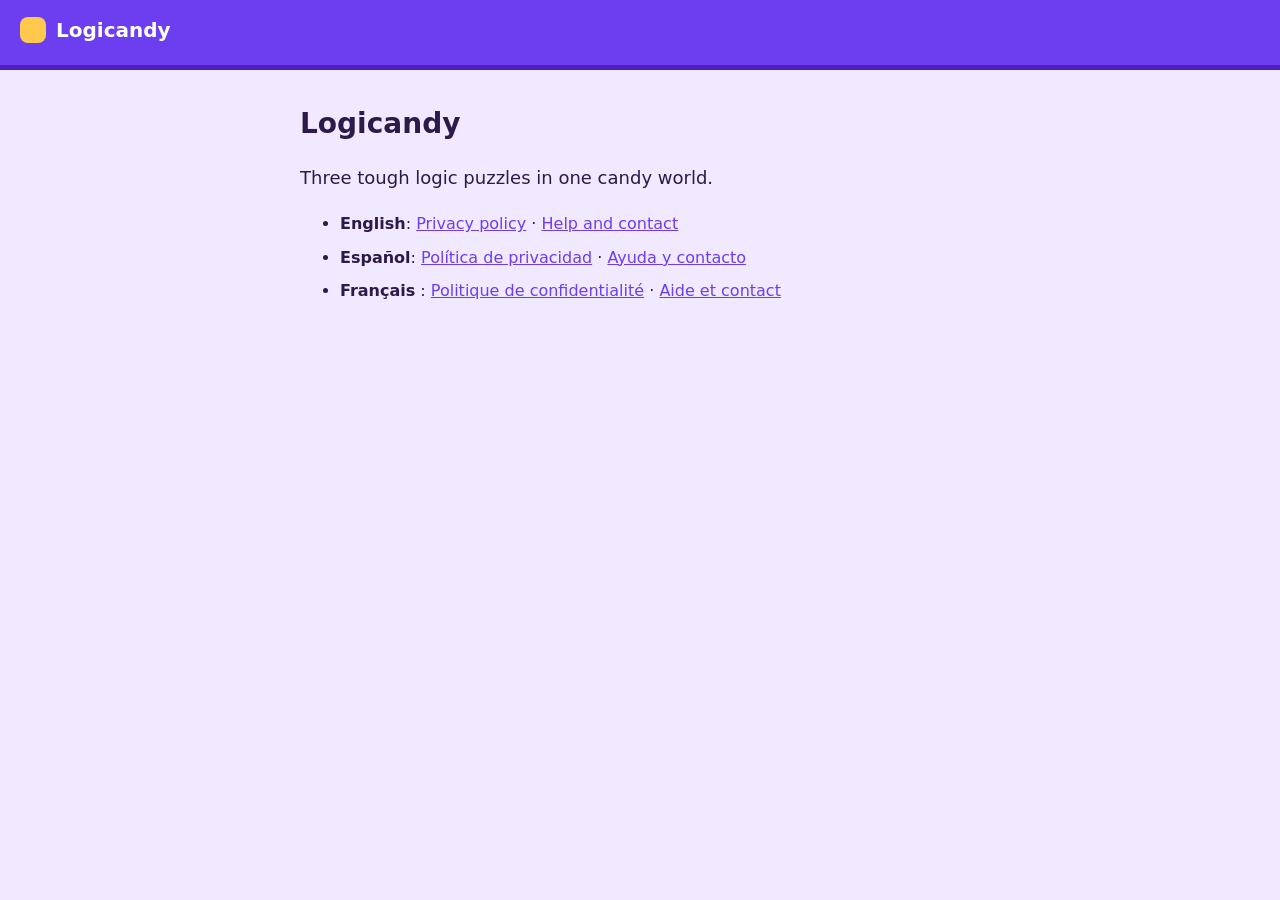
==== index.html @ 95675c0d "Publish the privacy policy and help pages" ====
<!doctype html>
<html lang="en">
<head>
<meta charset="utf-8">
<meta name="viewport" content="width=device-width, initial-scale=1">
<title>Logicandy</title>
<link rel="stylesheet" href="style.css">
</head>
<body>
<header><span class="brand"><span class="mark" aria-hidden="true"></span>Logicandy</span></header>
<main>
<h1>Logicandy</h1>
<p class="lead">Three tough logic puzzles in one candy world.</p>
<ul class="pages">
<li><strong>English</strong>: <a href="en/privacy.html">Privacy policy</a> · <a href="en/support.html">Help and contact</a></li>
<li lang="es"><strong>Español</strong>: <a href="es/privacy.html">Política de privacidad</a> · <a href="es/support.html">Ayuda y contacto</a></li>
<li lang="fr"><strong>Français</strong> : <a href="fr/privacy.html">Politique de confidentialité</a> · <a href="fr/support.html">Aide et contact</a></li>
</ul>
</main>
</body>
</html>
---- style.css ----
:root{--bg:#F1E9FF;--card:#FFFFFF;--edge:#D6C7FF;--ink:#2B1A4A;--muted:#62528A;--grape:#6D3DF0;--grape-edge:#4B1FC4;--sun:#FFC94D}
@media (prefers-color-scheme:dark){:root{--bg:#1B1340;--card:#2A1F5C;--edge:#140D33;--ink:#FFFFFF;--muted:#C9C1F0;--grape:#6D3DF0;--grape-edge:#4B1FC4}}
*{box-sizing:border-box}
body{margin:0;background:var(--bg);color:var(--ink);font:16px/1.6 system-ui,-apple-system,"Segoe UI",Roboto,sans-serif}
header{background:var(--grape);border-bottom:5px solid var(--grape-edge);padding:14px 20px}
.brand{color:#fff;text-decoration:none;font-weight:700;font-size:20px;display:inline-flex;align-items:center;gap:10px}
.mark{width:26px;height:26px;border-radius:8px;background:var(--sun);display:inline-block}
main{max-width:720px;margin:0 auto;padding:24px 20px 40px}
h1{font-size:28px;margin:8px 0 12px}
h2{font-size:18px;margin:0 0 6px}
section{background:var(--card);border-radius:18px;border-bottom:4px solid var(--edge);padding:16px 18px;margin:14px 0}
.lead{font-size:18px}
.updated,.langs{color:var(--muted);font-size:14px}
a{color:var(--grape)}
@media (prefers-color-scheme:dark){a{color:#B79BFF}}
footer{max-width:720px;margin:0 auto;padding:0 20px 32px}
.pages li{margin:8px 0}
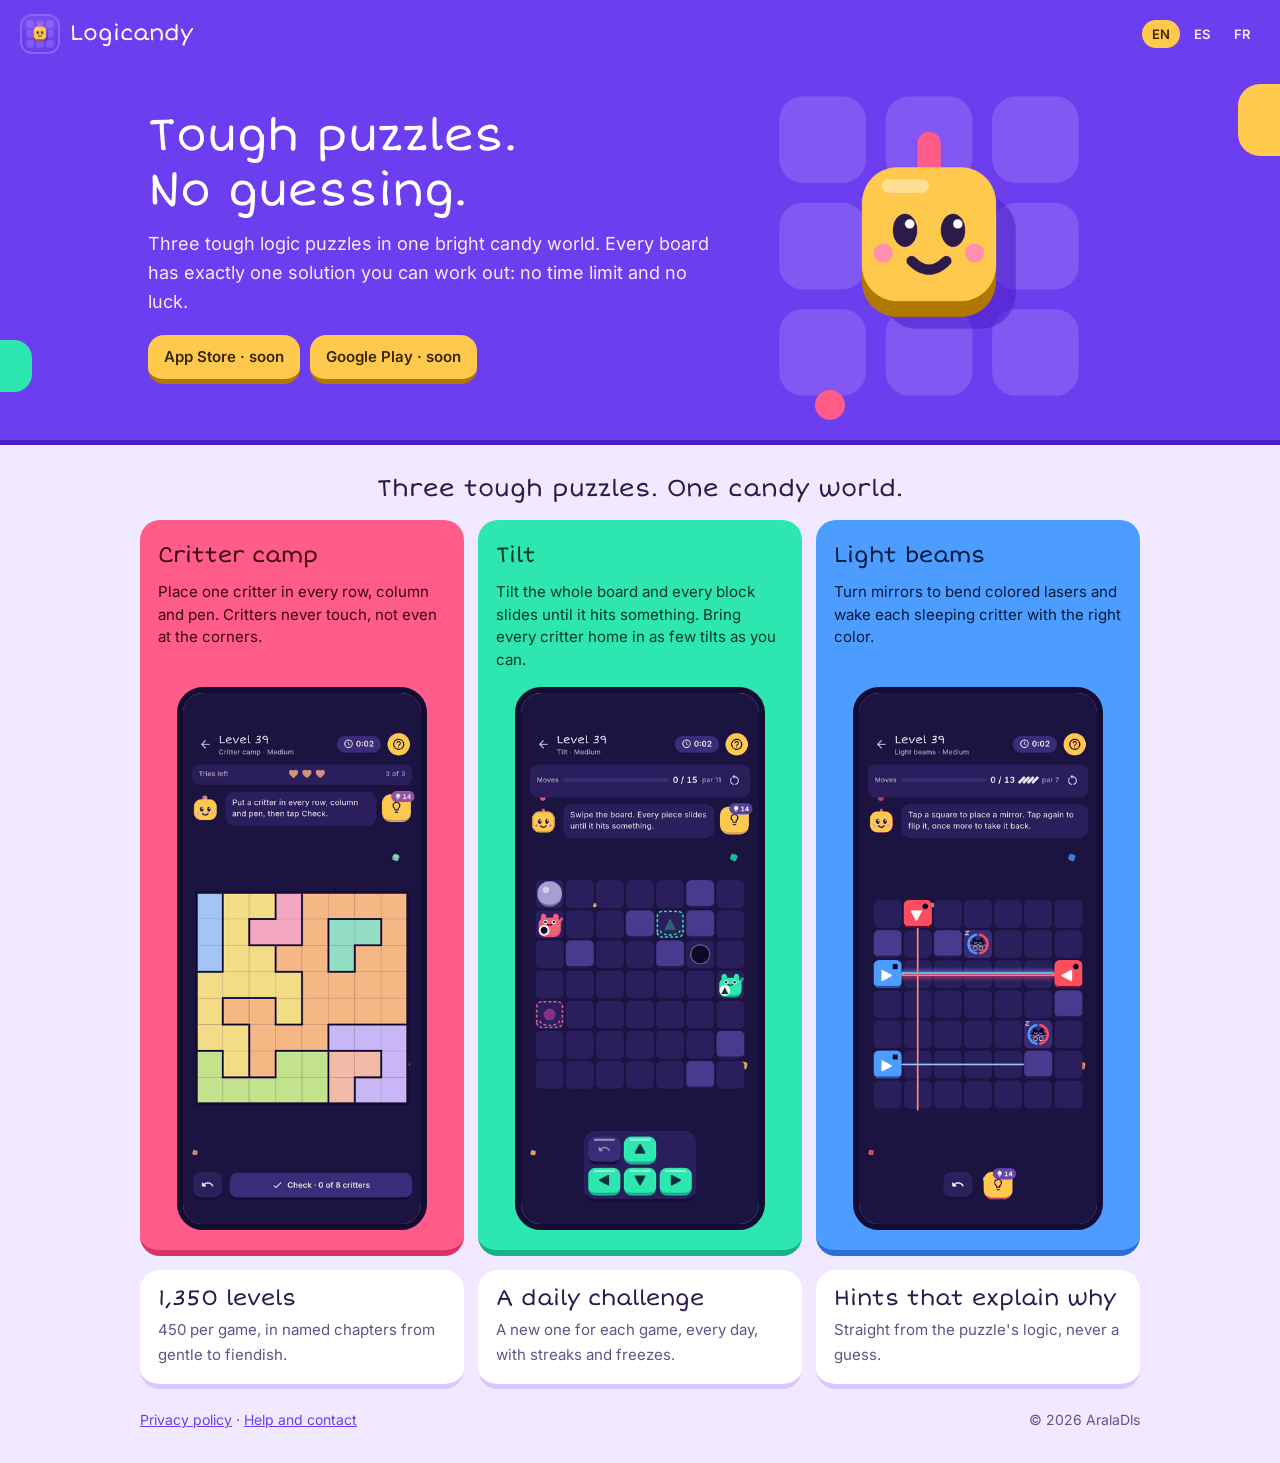
==== commit 3df3bb65: "A real home page, on brand, in three languages" ====
--- a/index.html
+++ b/index.html
@@ -3,19 +3,65 @@
 <head>
 <meta charset="utf-8">
 <meta name="viewport" content="width=device-width, initial-scale=1">
-<title>Logicandy</title>
+<title>Logicandy · Tough puzzles. No guessing.</title>
+<meta name="description" content="Three tough logic puzzles in one candy world. Fair, no guessing, no time limits.">
+<meta name="theme-color" content="#6D3DF0">
+<link rel="canonical" href="https://logicandy.com/">
+<link rel="alternate" hreflang="en" href="https://logicandy.com/">
+<link rel="alternate" hreflang="es" href="https://logicandy.com/es/">
+<link rel="alternate" hreflang="fr" href="https://logicandy.com/fr/">
+<link rel="icon" type="image/png" href="img/icon.png">
+<link rel="apple-touch-icon" href="img/icon.png">
+<meta property="og:type" content="website">
+<meta property="og:title" content="Logicandy">
+<meta property="og:description" content="Tough puzzles. No guessing.">
+<meta property="og:url" content="https://logicandy.com/">
+<meta property="og:image" content="https://logicandy.com/img/og-en.png">
 <link rel="stylesheet" href="style.css">
 </head>
 <body>
-<header><span class="brand"><span class="mark" aria-hidden="true"></span>Logicandy</span></header>
-<main>
-<h1>Logicandy</h1>
-<p class="lead">Three tough logic puzzles in one candy world.</p>
-<ul class="pages">
-<li><strong>English</strong>: <a href="en/privacy.html">Privacy policy</a> · <a href="en/support.html">Help and contact</a></li>
-<li lang="es"><strong>Español</strong>: <a href="es/privacy.html">Política de privacidad</a> · <a href="es/support.html">Ayuda y contacto</a></li>
-<li lang="fr"><strong>Français</strong> : <a href="fr/privacy.html">Politique de confidentialité</a> · <a href="fr/support.html">Aide et contact</a></li>
-</ul>
+<div class="hero">
+<div class="top">
+<a class="brand" href="./"><img src="img/icon.png" width="40" height="40" alt="">Logicandy</a>
+<nav class="switch" aria-label="Language"><a href="./" aria-current="page">EN</a><a href="es/" lang="es" hreflang="es">ES</a><a href="fr/" lang="fr" hreflang="fr">FR</a></nav>
+</div>
+<div class="pitch">
+<div>
+<h1>Tough puzzles.<br>No guessing.</h1>
+<p class="lead">Three tough logic puzzles in one bright candy world. Every board has exactly one solution you can work out: no time limit and no luck.</p>
+<p class="stores"><span class="store">App Store · soon</span><span class="store">Google Play · soon</span></p>
+</div>
+<img class="glim" src="img/glim.png" width="440" height="440" alt="Glim, the Logicandy mascot">
+</div>
+</div>
+<main class="wide">
+<h2>Three tough puzzles. One candy world.</h2>
+<div class="games">
+<article class="game pink">
+<h3>Critter camp</h3>
+<p>Place one critter in every row, column and pen. Critters never touch, not even at the corners.</p>
+<img src="img/en-camp.png" width="360" height="803" loading="lazy" alt="A Critter camp board, with colored pens to fill">
+</article>
+<article class="game mint">
+<h3>Tilt</h3>
+<p>Tilt the whole board and every block slides until it hits something. Bring every critter home in as few tilts as you can.</p>
+<img src="img/en-tilt.png" width="360" height="803" loading="lazy" alt="A Tilt board, with two critters to slide home">
+</article>
+<article class="game sky">
+<h3>Light beams</h3>
+<p>Turn mirrors to bend colored lasers and wake each sleeping critter with the right color.</p>
+<img src="img/en-beams.png" width="360" height="803" loading="lazy" alt="A Light beams board, with lasers crossing the grid">
+</article>
+</div>
+<div class="facts">
+<div class="fact"><strong>1,350 levels</strong><span>450 per game, in named chapters from gentle to fiendish.</span></div>
+<div class="fact"><strong>A daily challenge</strong><span>A new one for each game, every day, with streaks and freezes.</span></div>
+<div class="fact"><strong>Hints that explain why</strong><span>Straight from the puzzle's logic, never a guess.</span></div>
+</div>
 </main>
+<footer>
+<p><a href="en/privacy.html">Privacy policy</a> · <a href="en/support.html">Help and contact</a></p>
+<p>© 2026 AralaDls</p>
+</footer>
 </body>
 </html>
--- a/style.css
+++ b/style.css
@@ -1,17 +1,207 @@
-:root{--bg:#F1E9FF;--card:#FFFFFF;--edge:#D6C7FF;--ink:#2B1A4A;--muted:#62528A;--grape:#6D3DF0;--grape-edge:#4B1FC4;--sun:#FFC94D}
-@media (prefers-color-scheme:dark){:root{--bg:#1B1340;--card:#2A1F5C;--edge:#140D33;--ink:#FFFFFF;--muted:#C9C1F0;--grape:#6D3DF0;--grape-edge:#4B1FC4}}
-*{box-sizing:border-box}
-body{margin:0;background:var(--bg);color:var(--ink);font:16px/1.6 system-ui,-apple-system,"Segoe UI",Roboto,sans-serif}
-header{background:var(--grape);border-bottom:5px solid var(--grape-edge);padding:14px 20px}
-.brand{color:#fff;text-decoration:none;font-weight:700;font-size:20px;display:inline-flex;align-items:center;gap:10px}
-.mark{width:26px;height:26px;border-radius:8px;background:var(--sun);display:inline-block}
-main{max-width:720px;margin:0 auto;padding:24px 20px 40px}
-h1{font-size:28px;margin:8px 0 12px}
-h2{font-size:18px;margin:0 0 6px}
-section{background:var(--card);border-radius:18px;border-bottom:4px solid var(--edge);padding:16px 18px;margin:14px 0}
-.lead{font-size:18px}
-.updated,.langs{color:var(--muted);font-size:14px}
-a{color:var(--grape)}
-@media (prefers-color-scheme:dark){a{color:#B79BFF}}
-footer{max-width:720px;margin:0 auto;padding:0 20px 32px}
-.pages li{margin:8px 0}
+/* Logicandy's public site. The colors are the app's design tokens
+   (app/lib/core/theme/tokens/): Day by default, Night when the visitor's
+   device asks for dark. Fonts are served from this site, never from
+   another one. */
+
+@font-face {
+  font-family: "Short Stack";
+  src: url(fonts/ShortStack.woff) format("woff");
+  font-display: swap;
+}
+@font-face {
+  font-family: Inter;
+  font-weight: 400;
+  src: url(fonts/Inter-400.woff) format("woff");
+  font-display: swap;
+}
+@font-face {
+  font-family: Inter;
+  font-weight: 600;
+  src: url(fonts/Inter-600.woff) format("woff");
+  font-display: swap;
+}
+
+:root {
+  --bg: #F1E9FF;
+  --card: #FFFFFF;
+  --edge: #D6C7FF;
+  --ink: #2B1A4A;
+  --muted: #62528A;
+  --link: #6D3DF0;
+  --grape: #6D3DF0;
+  --grape-edge: #4B1FC4;
+  --on-grape: #FFFFFF;
+  --on-grape-soft: #F1ECFF;
+  --sun: #FFC94D;
+  --sun-edge: #B07800;
+  --sun-ink: #3B2500;
+  --phone: #140D33;
+}
+@media (prefers-color-scheme: dark) {
+  :root {
+    --bg: #1B1340;
+    --card: #2A1F5C;
+    --edge: #140D33;
+    --ink: #FFFFFF;
+    --muted: #C9C1F0;
+    --link: #B79BFF;
+  }
+}
+
+* { box-sizing: border-box; }
+html { -webkit-text-size-adjust: 100%; }
+body {
+  margin: 0;
+  background: var(--bg);
+  color: var(--ink);
+  font: 400 16px/1.6 Inter, system-ui, -apple-system, "Segoe UI", Roboto, sans-serif;
+}
+h1, h2, h3, .brand, .fact strong {
+  font-family: "Short Stack", Inter, system-ui, sans-serif;
+  font-weight: 400;
+}
+a { color: var(--link); }
+a:focus-visible { outline: 3px solid var(--sun); outline-offset: 2px; border-radius: 6px; }
+img { max-width: 100%; height: auto; }
+
+/* The grape bar every page starts with. */
+.top {
+  display: flex;
+  align-items: center;
+  justify-content: space-between;
+  gap: 12px;
+  padding: 14px 20px;
+  position: relative;
+}
+header.top { background: var(--grape); border-bottom: 5px solid var(--grape-edge); }
+.brand {
+  display: inline-flex;
+  align-items: center;
+  gap: 10px;
+  color: var(--on-grape);
+  font-size: 22px;
+  text-decoration: none;
+}
+.brand img { width: 40px; height: 40px; border-radius: 12px; border: 2px solid #8B66F5; }
+.switch { display: flex; gap: 4px; font-size: 13px; font-weight: 600; }
+.switch a {
+  color: var(--on-grape-soft);
+  text-decoration: none;
+  padding: 4px 10px;
+  border-radius: 999px;
+}
+.switch a:hover { background: var(--grape-edge); }
+.switch a[aria-current] { background: var(--sun); color: var(--sun-ink); }
+
+/* Home: the hero. */
+.hero {
+  background: var(--grape);
+  border-bottom: 5px solid var(--grape-edge);
+  position: relative;
+  overflow: hidden;
+}
+.hero::before, .hero::after, .pitch::after {
+  content: "";
+  position: absolute;
+}
+.hero::before { right: -30px; top: 84px; width: 72px; height: 72px; border-radius: 22px; background: var(--sun); }
+.hero::after { left: -20px; bottom: 48px; width: 52px; height: 52px; border-radius: 18px; background: #2EE6B0; }
+.pitch::after { right: 34%; bottom: 20px; width: 30px; height: 30px; border-radius: 50%; background: #FF5C8A; }
+.pitch {
+  max-width: 1040px;
+  margin: 0 auto;
+  padding: 20px 20px 36px;
+  display: grid;
+  gap: 8px;
+  align-items: center;
+  text-align: center;
+}
+.pitch h1 { color: var(--on-grape); font-size: 34px; line-height: 1.2; margin: 0 0 12px; }
+.pitch .lead { color: var(--on-grape-soft); font-size: 17px; margin: 0 auto 18px; max-width: 34em; }
+.stores { display: flex; flex-wrap: wrap; gap: 10px; justify-content: center; margin: 0; }
+.store {
+  background: var(--sun);
+  color: var(--sun-ink);
+  border-bottom: 5px solid var(--sun-edge);
+  border-radius: 16px;
+  padding: 10px 16px;
+  font-weight: 600;
+  font-size: 15px;
+  text-decoration: none;
+}
+.glim { width: 220px; margin: 8px auto 0; position: relative; animation: bob 4s ease-in-out infinite; }
+@keyframes bob { 50% { transform: translateY(-8px); } }
+@media (prefers-reduced-motion: reduce) { .glim { animation: none; } }
+
+/* Home: the games and the facts. */
+.wide { max-width: 1040px; margin: 0 auto; padding: 28px 20px 12px; }
+.wide > h2 { font-size: 24px; line-height: 1.3; margin: 0 0 16px; text-align: center; }
+.games, .facts { display: grid; gap: 14px; }
+.game {
+  border-radius: 20px;
+  border-bottom: 6px solid;
+  padding: 18px 18px 20px;
+  display: flex;
+  flex-direction: column;
+  gap: 8px;
+}
+.game h3 { font-size: 22px; margin: 0; }
+.game p { margin: 0 0 8px; font-size: 15px; line-height: 1.5; }
+.game img {
+  display: block;
+  width: 100%;
+  max-width: 250px;
+  margin: auto auto 0;
+  border: 6px solid var(--phone);
+  border-radius: 26px;
+  background: var(--phone);
+}
+.pink { background: #FF5C8A; border-color: #D93368; color: #3D0517; }
+.mint { background: #2EE6B0; border-color: #13B386; color: #00382A; }
+.sky { background: #4D9CFF; border-color: #2A6FD6; color: #061A3D; }
+.facts { margin: 14px 0 0; }
+.fact {
+  background: var(--card);
+  border-radius: 20px;
+  border-bottom: 5px solid var(--edge);
+  padding: 14px 18px 16px;
+}
+.fact strong { display: block; font-size: 22px; line-height: 1.3; margin: 0 0 4px; }
+.fact span { color: var(--muted); font-size: 15px; }
+
+@media (min-width: 720px) {
+  .pitch { grid-template-columns: 1.4fr 1fr; text-align: left; padding: 28px 28px 44px; }
+  .pitch h1 { font-size: 46px; }
+  .pitch .lead { margin-left: 0; font-size: 18px; }
+  .stores { justify-content: flex-start; }
+  .glim { width: 300px; margin: 0 auto; }
+  .games, .facts { grid-template-columns: repeat(3, minmax(0, 1fr)); }
+}
+
+/* The privacy and help pages. */
+main.text { max-width: 720px; margin: 0 auto; padding: 24px 20px 40px; }
+main.text h1 { font-size: 30px; line-height: 1.25; margin: 8px 0 12px; }
+main.text h2 { font-size: 20px; margin: 0 0 6px; }
+main.text section {
+  background: var(--card);
+  border-radius: 20px;
+  border-bottom: 5px solid var(--edge);
+  padding: 16px 18px;
+  margin: 14px 0;
+}
+main.text .lead { font-size: 18px; }
+.updated, .langs { color: var(--muted); font-size: 14px; }
+
+footer {
+  max-width: 1040px;
+  margin: 0 auto;
+  padding: 8px 20px 32px;
+  display: flex;
+  flex-wrap: wrap;
+  gap: 8px 16px;
+  justify-content: space-between;
+  color: var(--muted);
+  font-size: 14px;
+}
+footer p { margin: 0; }
+main.text + footer { max-width: 720px; }
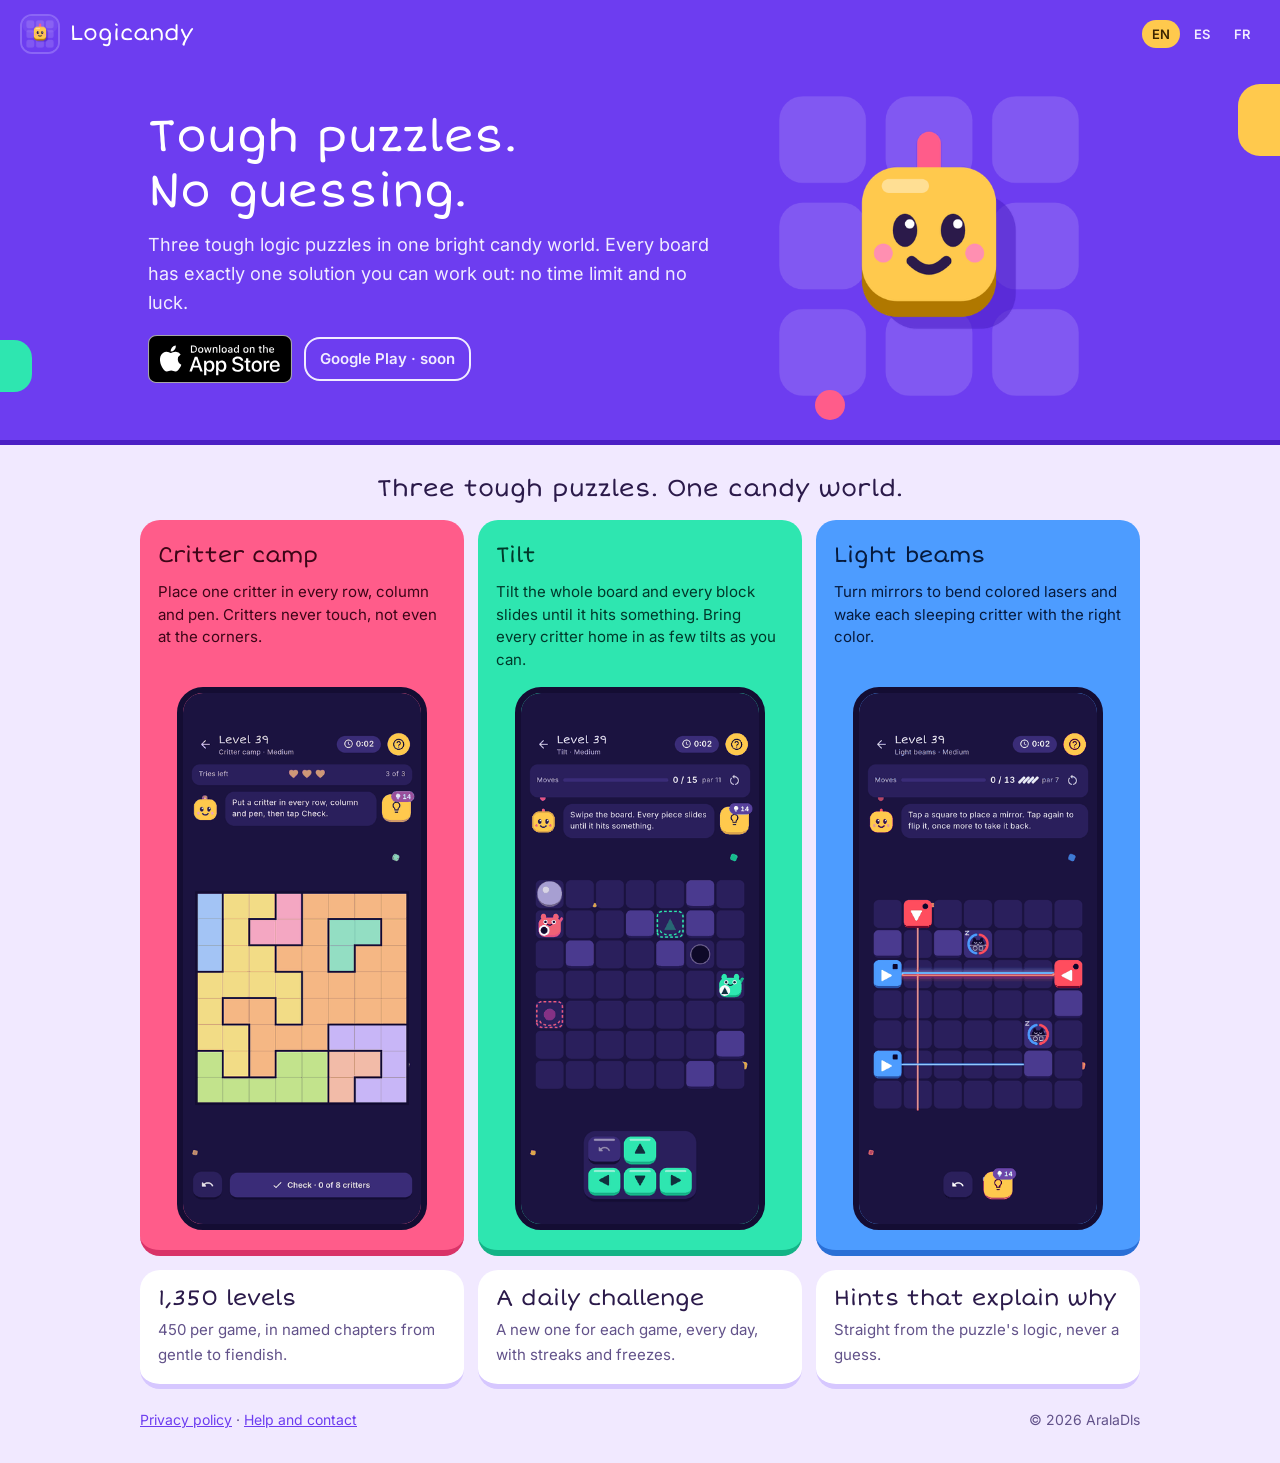
==== commit 69a01f64: "Download on the App Store badge: Logicandy is live on the App Store" ====
--- a/index.html
+++ b/index.html
@@ -29,7 +29,7 @@
 <div>
 <h1>Tough puzzles.<br>No guessing.</h1>
 <p class="lead">Three tough logic puzzles in one bright candy world. Every board has exactly one solution you can work out: no time limit and no luck.</p>
-<p class="stores"><span class="store">App Store · soon</span><span class="store">Google Play · soon</span></p>
+<p class="stores"><a class="badge" href="https://apps.apple.com/app/id6835142114"><img src="img/app-store-en.svg" width="120" height="40" alt="Download on the App Store"></a><span class="store soon">Google Play · soon</span></p>
 </div>
 <img class="glim" src="img/glim.png" width="440" height="440" alt="Glim, the Logicandy mascot">
 </div>
--- a/style.css
+++ b/style.css
@@ -118,7 +118,7 @@
 }
 .pitch h1 { color: var(--on-grape); font-size: 34px; line-height: 1.2; margin: 0 0 12px; }
 .pitch .lead { color: var(--on-grape-soft); font-size: 17px; margin: 0 auto 18px; max-width: 34em; }
-.stores { display: flex; flex-wrap: wrap; gap: 10px; justify-content: center; margin: 0; }
+.stores { display: flex; flex-wrap: wrap; align-items: center; gap: 12px; justify-content: center; margin: 0; }
 .store {
   background: var(--sun);
   color: var(--sun-ink);
@@ -128,6 +128,16 @@
   font-weight: 600;
   font-size: 15px;
   text-decoration: none;
+}
+/* Apple's official badge, unchanged; its clear space is a quarter of its height. */
+.badge { display: inline-block; line-height: 0; border-radius: 9px; }
+.badge img { height: 48px; width: auto; }
+/* A store that isn't out yet: there, but quieter than the real link. */
+.store.soon {
+  background: transparent;
+  color: var(--on-grape-soft);
+  border: 2px solid var(--on-grape-soft);
+  padding: 8px 14px;
 }
 .glim { width: 220px; margin: 8px auto 0; position: relative; animation: bob 4s ease-in-out infinite; }
 @keyframes bob { 50% { transform: translateY(-8px); } }
